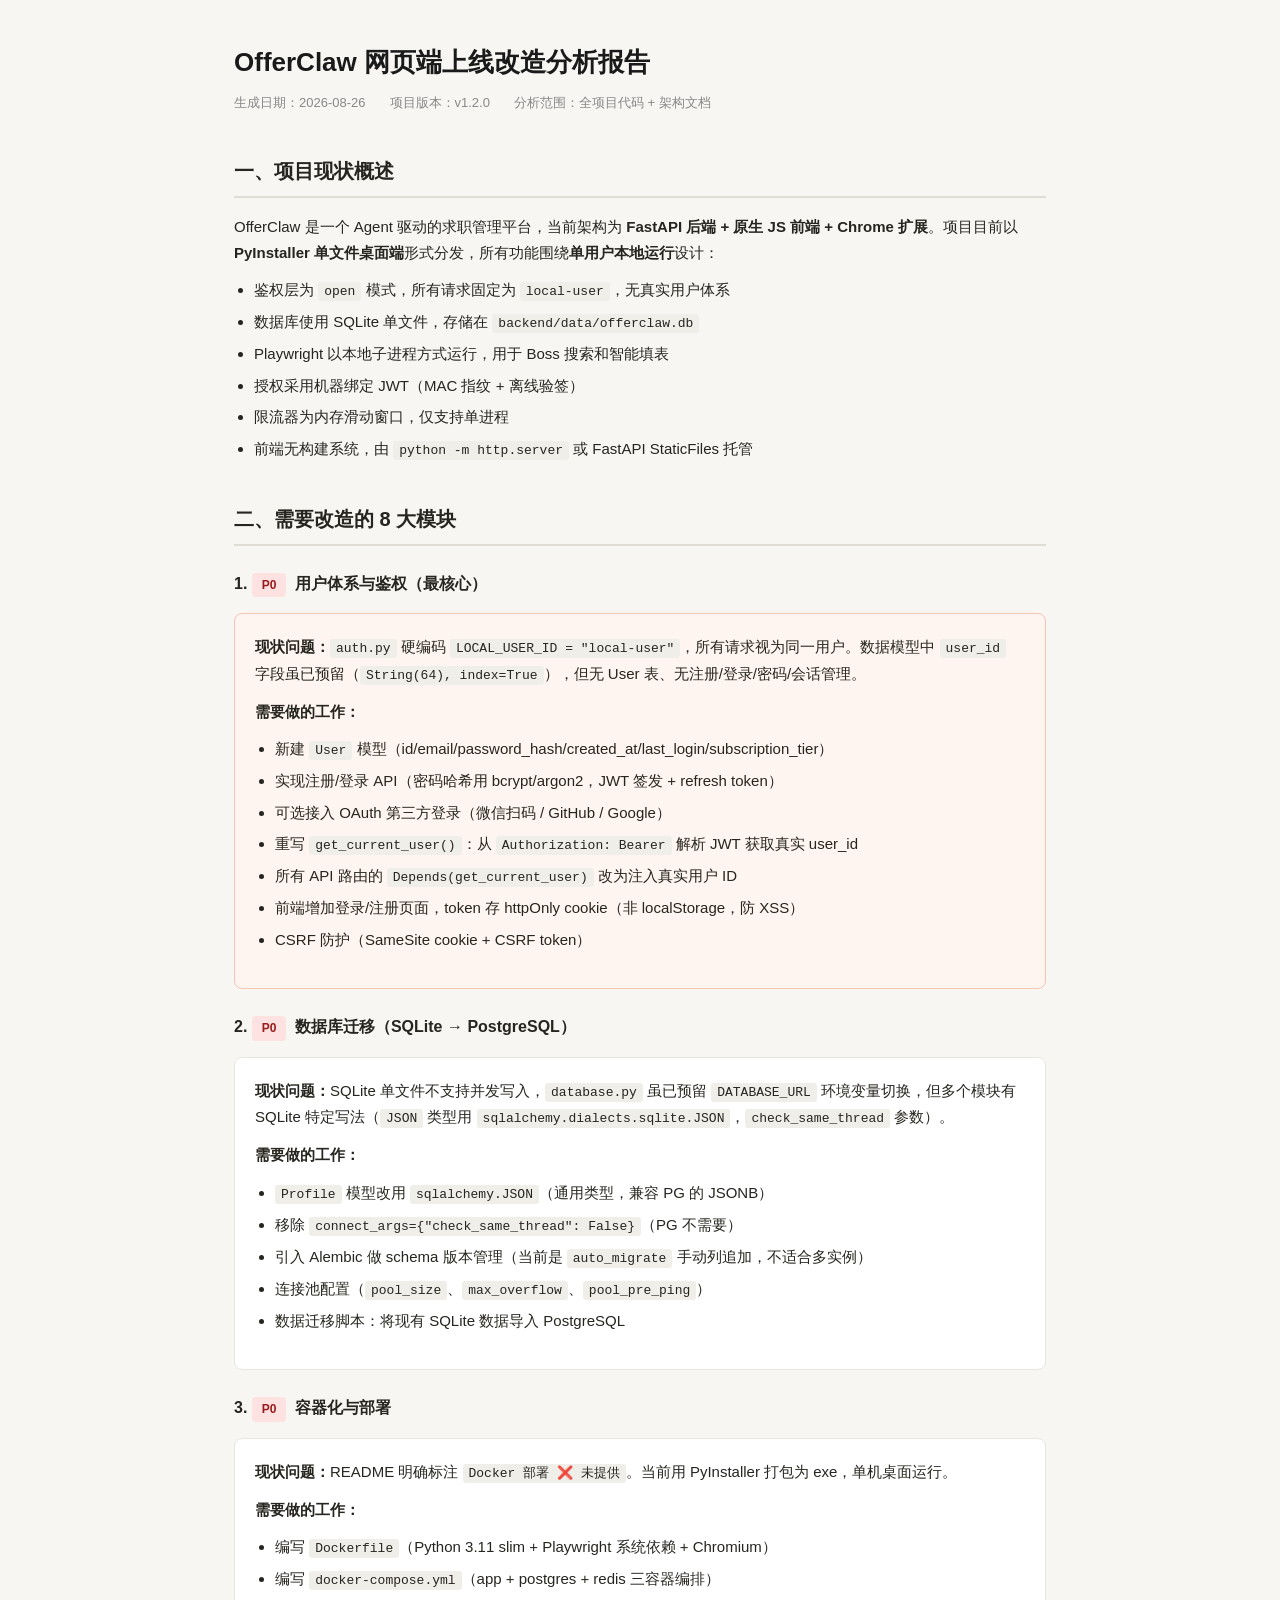
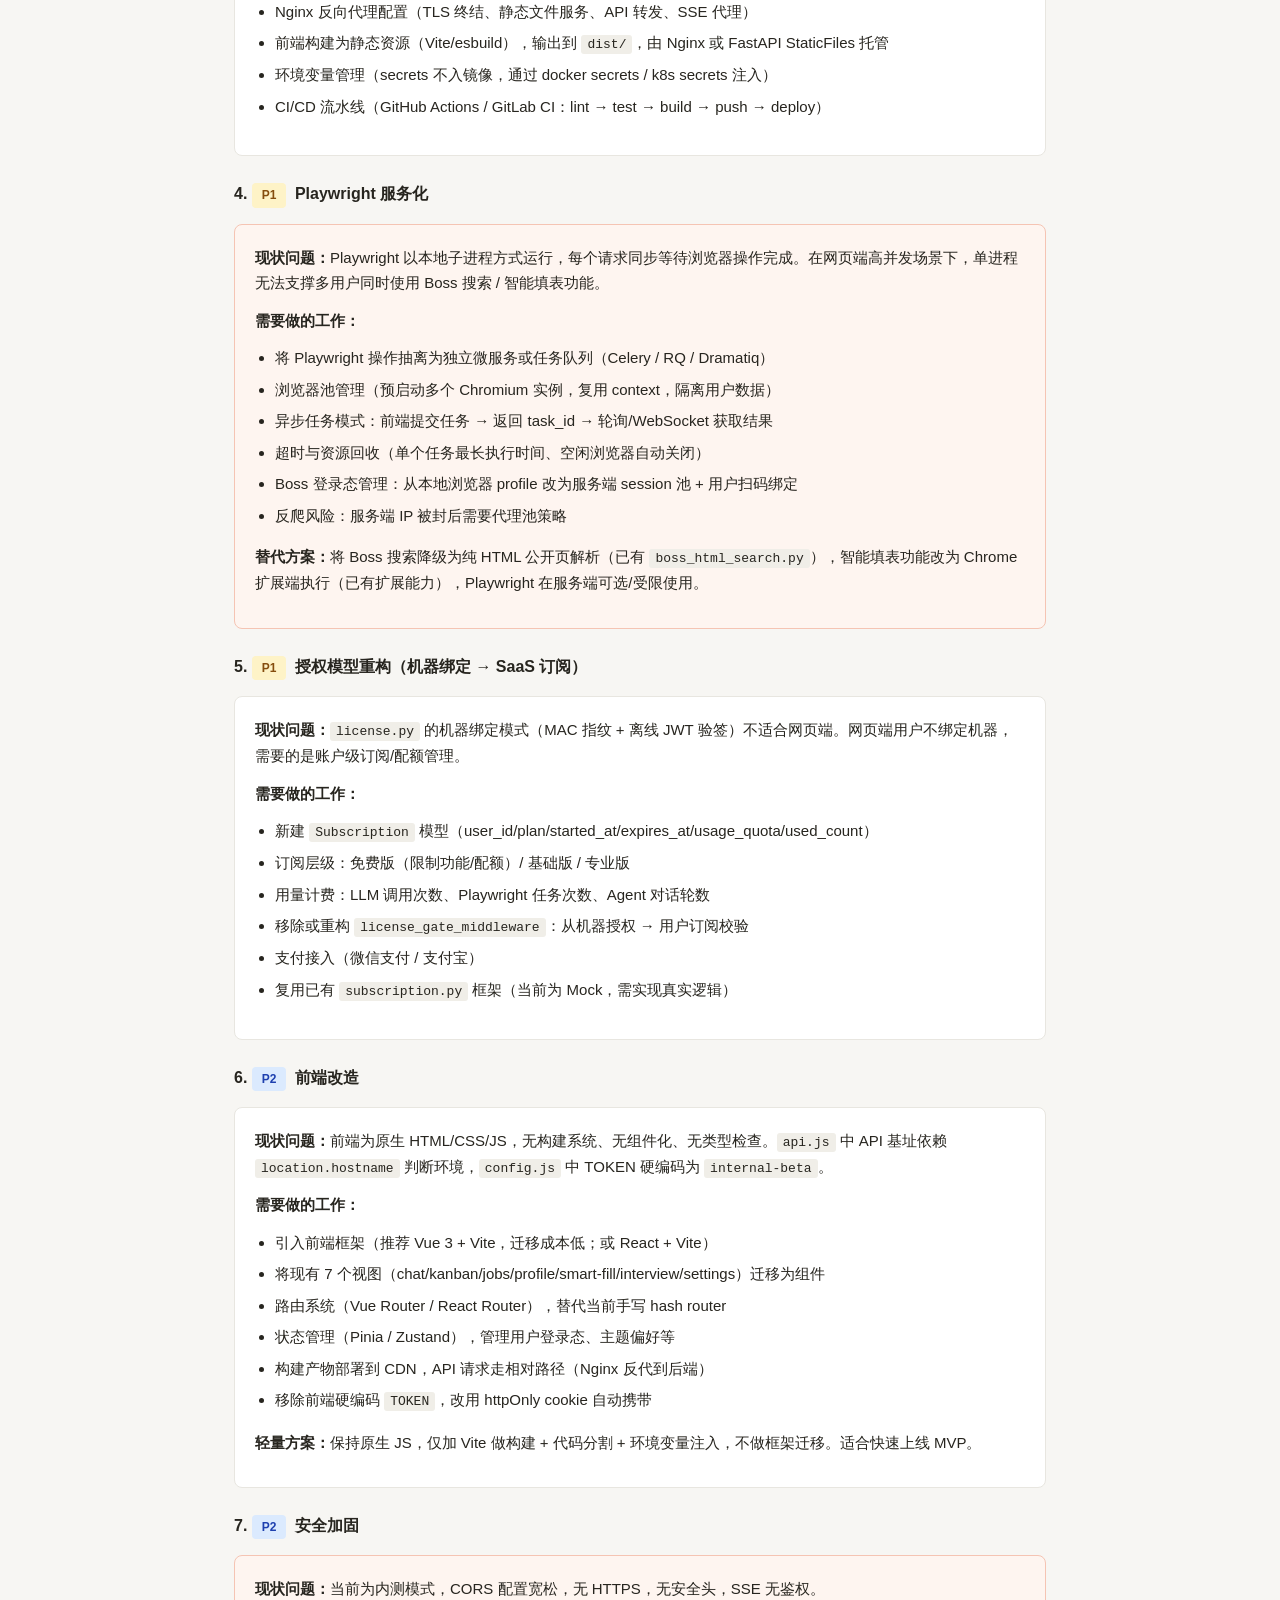
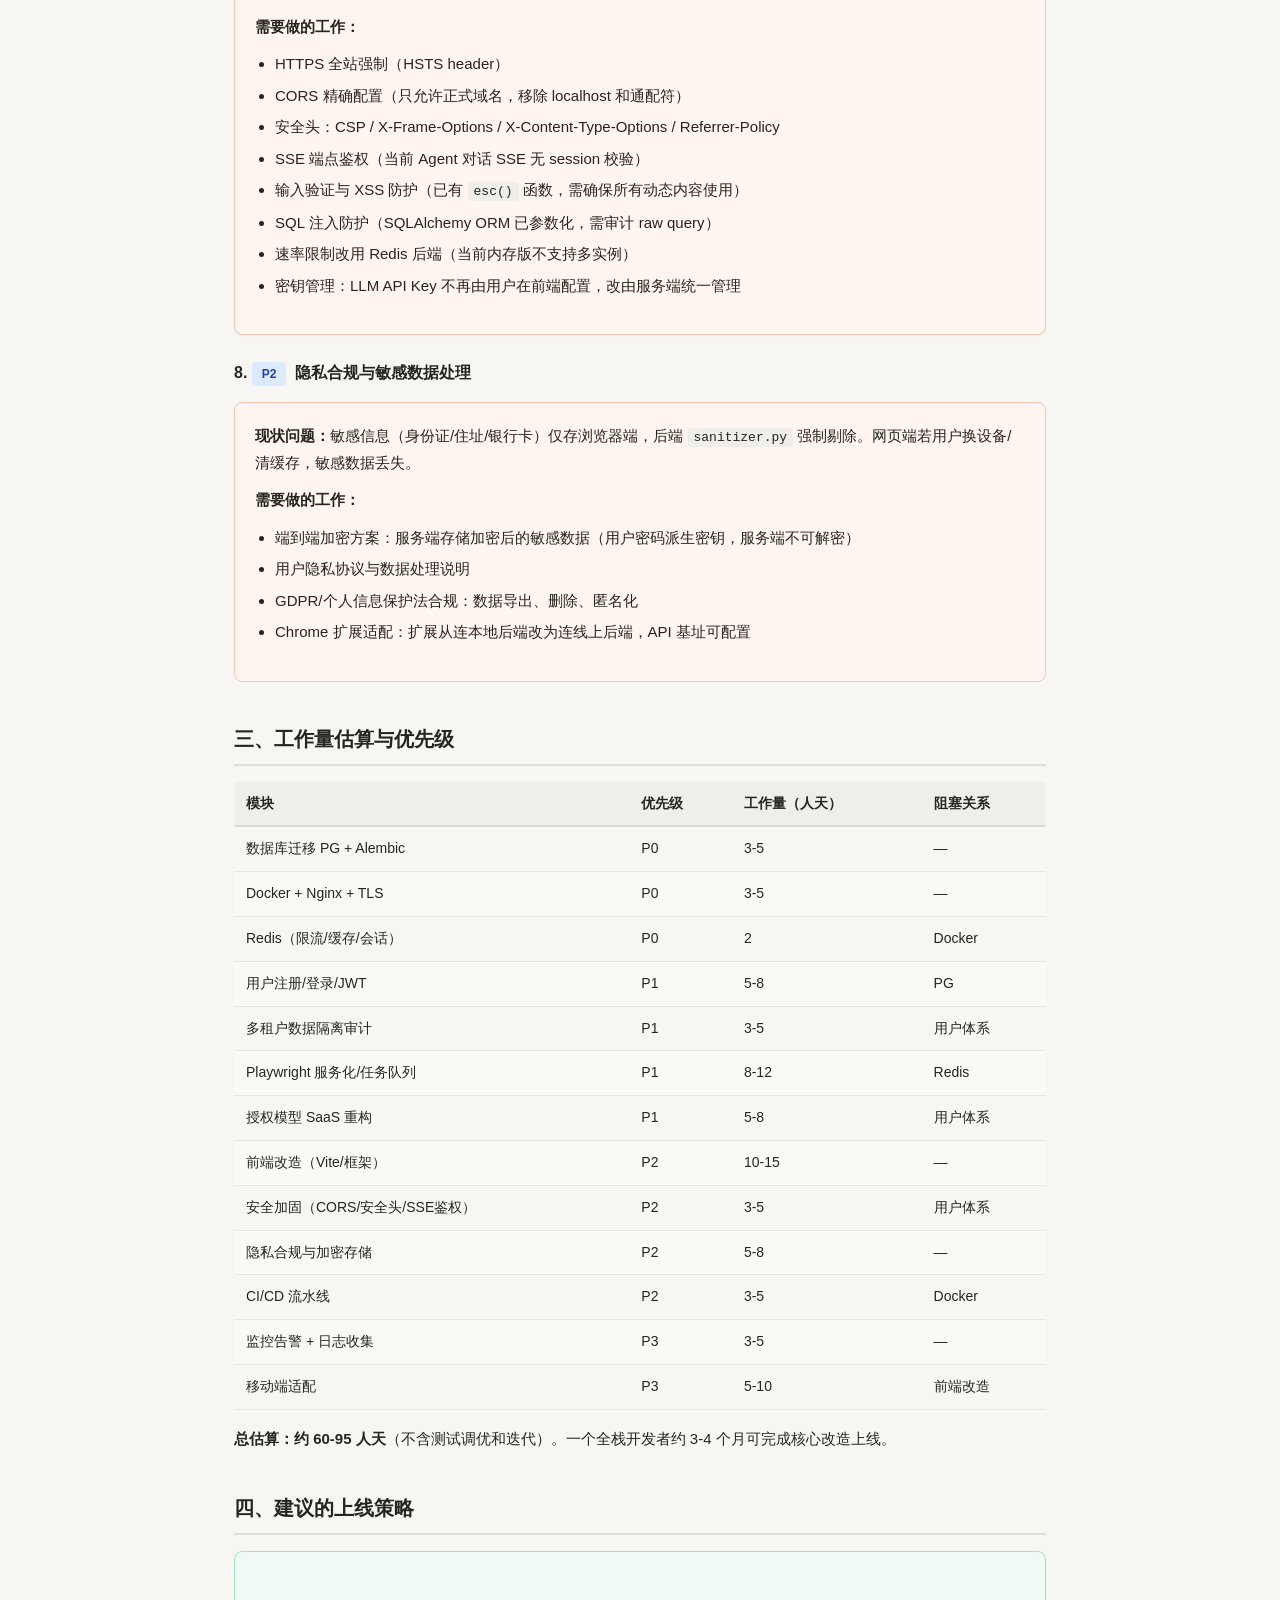
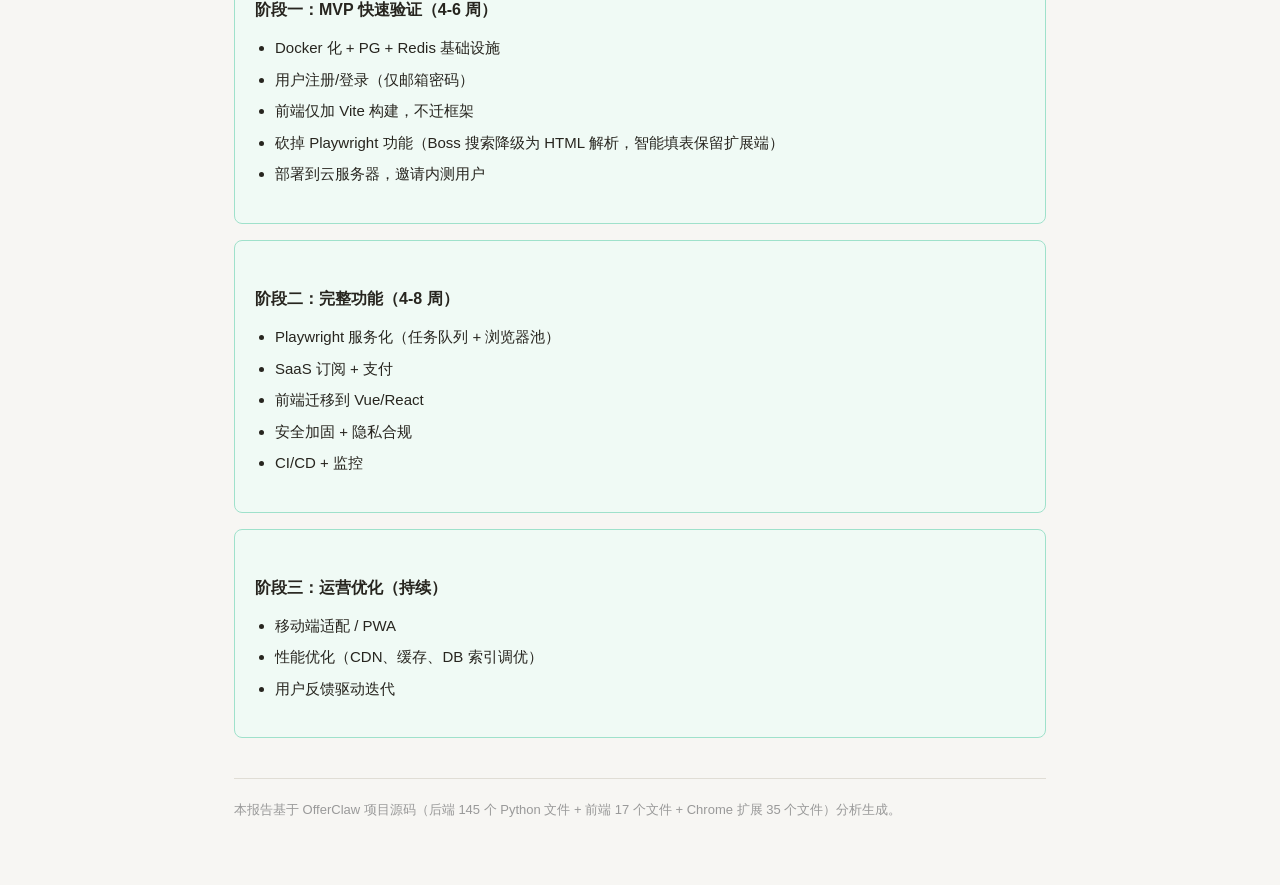
==== docs/web-deployment-analysis.html @ ad43f81f "docs: 重写 README 突出快速部署，新增网页化上线分析报告" ====
<!DOCTYPE html>
<html lang="zh-CN">
<head>
<meta charset="UTF-8">
<meta name="viewport" content="width=device-width, initial-scale=1.0">
<title>OfferClaw 网页端上线改造分析报告</title>
<style>
  * { margin: 0; padding: 0; box-sizing: border-box; }
  body {
    font-family: -apple-system, "Segoe UI", "Microsoft YaHei", sans-serif;
    background: #f7f6f3;
    color: #27251f;
    line-height: 1.7;
    font-size: 15px;
  }
  .container { max-width: 860px; margin: 0 auto; padding: 40px 24px 80px; }
  h1 { font-size: 26px; font-weight: 600; margin-bottom: 8px; color: #1a1a1a; }
  .subtitle { color: #666; font-size: 14px; margin-bottom: 32px; }
  h2 { font-size: 20px; font-weight: 600; margin: 40px 0 16px; padding-bottom: 8px; border-bottom: 2px solid #e0ddd5; }
  h3 { font-size: 16px; font-weight: 600; margin: 24px 0 12px; }
  p { margin-bottom: 12px; }
  .meta { display: flex; gap: 24px; margin-bottom: 24px; font-size: 13px; color: #888; }
  .meta span { display: flex; align-items: center; gap: 6px; }
  .badge { display: inline-block; padding: 2px 10px; border-radius: 4px; font-size: 12px; font-weight: 600; margin-right: 4px; }
  .p0 { background: #fee2e2; color: #991b1b; }
  .p1 { background: #fef3c7; color: #854d0e; }
  .p2 { background: #dbeafe; color: #1e40af; }
  .p3 { background: #d1fae5; color: #065f46; }
  table { width: 100%; border-collapse: collapse; margin: 16px 0; font-size: 14px; }
  th { background: #f0eee8; padding: 10px 12px; text-align: left; font-weight: 600; border-bottom: 2px solid #ddd9d0; }
  td { padding: 10px 12px; border-bottom: 1px solid #e8e6e0; vertical-align: top; }
  tr:nth-child(even) td { background: #faf9f6; }
  .card { background: #fff; border: 1px solid #e8e6e0; border-radius: 8px; padding: 20px; margin: 16px 0; }
  .card.warn { border-color: #f5c4b3; background: #fef5f0; }
  .card.tip { border-color: #9fe1cb; background: #f0faf5; }
  ul, ol { margin: 8px 0 16px 20px; }
  li { margin-bottom: 6px; }
  code { background: #f0eee8; padding: 2px 6px; border-radius: 3px; font-size: 13px; font-family: "Cascadia Code", "Fira Code", monospace; }
  .footer { margin-top: 40px; padding-top: 20px; border-top: 1px solid #e0ddd5; font-size: 13px; color: #999; }
</style>
</head>
<body>
<div class="container">
  <h1>OfferClaw 网页端上线改造分析报告</h1>
  <div class="meta">
    <span>生成日期：2026-08-26</span>
    <span>项目版本：v1.2.0</span>
    <span>分析范围：全项目代码 + 架构文档</span>
  </div>

  <h2>一、项目现状概述</h2>
  <p>OfferClaw 是一个 Agent 驱动的求职管理平台，当前架构为 <strong>FastAPI 后端 + 原生 JS 前端 + Chrome 扩展</strong>。项目目前以 <strong>PyInstaller 单文件桌面端</strong>形式分发，所有功能围绕<strong>单用户本地运行</strong>设计：</p>
  <ul>
    <li>鉴权层为 <code>open</code> 模式，所有请求固定为 <code>local-user</code>，无真实用户体系</li>
    <li>数据库使用 SQLite 单文件，存储在 <code>backend/data/offerclaw.db</code></li>
    <li>Playwright 以本地子进程方式运行，用于 Boss 搜索和智能填表</li>
    <li>授权采用机器绑定 JWT（MAC 指纹 + 离线验签）</li>
    <li>限流器为内存滑动窗口，仅支持单进程</li>
    <li>前端无构建系统，由 <code>python -m http.server</code> 或 FastAPI StaticFiles 托管</li>
  </ul>

  <h2>二、需要改造的 8 大模块</h2>

  <h3>1. <span class="badge p0">P0</span> 用户体系与鉴权（最核心）</h3>
  <div class="card warn">
    <p><strong>现状问题：</strong><code>auth.py</code> 硬编码 <code>LOCAL_USER_ID = "local-user"</code>，所有请求视为同一用户。数据模型中 <code>user_id</code> 字段虽已预留（<code>String(64), index=True</code>），但无 User 表、无注册/登录/密码/会话管理。</p>
    <p><strong>需要做的工作：</strong></p>
    <ul>
      <li>新建 <code>User</code> 模型（id/email/password_hash/created_at/last_login/subscription_tier）</li>
      <li>实现注册/登录 API（密码哈希用 bcrypt/argon2，JWT 签发 + refresh token）</li>
      <li>可选接入 OAuth 第三方登录（微信扫码 / GitHub / Google）</li>
      <li>重写 <code>get_current_user()</code>：从 <code>Authorization: Bearer</code> 解析 JWT 获取真实 user_id</li>
      <li>所有 API 路由的 <code>Depends(get_current_user)</code> 改为注入真实用户 ID</li>
      <li>前端增加登录/注册页面，token 存 httpOnly cookie（非 localStorage，防 XSS）</li>
      <li>CSRF 防护（SameSite cookie + CSRF token）</li>
    </ul>
  </div>

  <h3>2. <span class="badge p0">P0</span> 数据库迁移（SQLite → PostgreSQL）</h3>
  <div class="card">
    <p><strong>现状问题：</strong>SQLite 单文件不支持并发写入，<code>database.py</code> 虽已预留 <code>DATABASE_URL</code> 环境变量切换，但多个模块有 SQLite 特定写法（<code>JSON</code> 类型用 <code>sqlalchemy.dialects.sqlite.JSON</code>，<code>check_same_thread</code> 参数）。</p>
    <p><strong>需要做的工作：</strong></p>
    <ul>
      <li><code>Profile</code> 模型改用 <code>sqlalchemy.JSON</code>（通用类型，兼容 PG 的 JSONB）</li>
      <li>移除 <code>connect_args={"check_same_thread": False}</code>（PG 不需要）</li>
      <li>引入 Alembic 做 schema 版本管理（当前是 <code>auto_migrate</code> 手动列追加，不适合多实例）</li>
      <li>连接池配置（<code>pool_size</code>、<code>max_overflow</code>、<code>pool_pre_ping</code>）</li>
      <li>数据迁移脚本：将现有 SQLite 数据导入 PostgreSQL</li>
    </ul>
  </div>

  <h3>3. <span class="badge p0">P0</span> 容器化与部署</h3>
  <div class="card">
    <p><strong>现状问题：</strong>README 明确标注 <code>Docker 部署 ❌ 未提供</code>。当前用 PyInstaller 打包为 exe，单机桌面运行。</p>
    <p><strong>需要做的工作：</strong></p>
    <ul>
      <li>编写 <code>Dockerfile</code>（Python 3.11 slim + Playwright 系统依赖 + Chromium）</li>
      <li>编写 <code>docker-compose.yml</code>（app + postgres + redis 三容器编排）</li>
      <li>Nginx 反向代理配置（TLS 终结、静态文件服务、API 转发、SSE 代理）</li>
      <li>前端构建为静态资源（Vite/esbuild），输出到 <code>dist/</code>，由 Nginx 或 FastAPI StaticFiles 托管</li>
      <li>环境变量管理（secrets 不入镜像，通过 docker secrets / k8s secrets 注入）</li>
      <li>CI/CD 流水线（GitHub Actions / GitLab CI：lint → test → build → push → deploy）</li>
    </ul>
  </div>

  <h3>4. <span class="badge p1">P1</span> Playwright 服务化</h3>
  <div class="card warn">
    <p><strong>现状问题：</strong>Playwright 以本地子进程方式运行，每个请求同步等待浏览器操作完成。在网页端高并发场景下，单进程无法支撑多用户同时使用 Boss 搜索 / 智能填表功能。</p>
    <p><strong>需要做的工作：</strong></p>
    <ul>
      <li>将 Playwright 操作抽离为独立微服务或任务队列（Celery / RQ / Dramatiq）</li>
      <li>浏览器池管理（预启动多个 Chromium 实例，复用 context，隔离用户数据）</li>
      <li>异步任务模式：前端提交任务 → 返回 task_id → 轮询/WebSocket 获取结果</li>
      <li>超时与资源回收（单个任务最长执行时间、空闲浏览器自动关闭）</li>
      <li>Boss 登录态管理：从本地浏览器 profile 改为服务端 session 池 + 用户扫码绑定</li>
      <li>反爬风险：服务端 IP 被封后需要代理池策略</li>
    </ul>
    <p><strong>替代方案：</strong>将 Boss 搜索降级为纯 HTML 公开页解析（已有 <code>boss_html_search.py</code>），智能填表功能改为 Chrome 扩展端执行（已有扩展能力），Playwright 在服务端可选/受限使用。</p>
  </div>

  <h3>5. <span class="badge p1">P1</span> 授权模型重构（机器绑定 → SaaS 订阅）</h3>
  <div class="card">
    <p><strong>现状问题：</strong><code>license.py</code> 的机器绑定模式（MAC 指纹 + 离线 JWT 验签）不适合网页端。网页端用户不绑定机器，需要的是账户级订阅/配额管理。</p>
    <p><strong>需要做的工作：</strong></p>
    <ul>
      <li>新建 <code>Subscription</code> 模型（user_id/plan/started_at/expires_at/usage_quota/used_count）</li>
      <li>订阅层级：免费版（限制功能/配额）/ 基础版 / 专业版</li>
      <li>用量计费：LLM 调用次数、Playwright 任务次数、Agent 对话轮数</li>
      <li>移除或重构 <code>license_gate_middleware</code>：从机器授权 → 用户订阅校验</li>
      <li>支付接入（微信支付 / 支付宝）</li>
      <li>复用已有 <code>subscription.py</code> 框架（当前为 Mock，需实现真实逻辑）</li>
    </ul>
  </div>

  <h3>6. <span class="badge p2">P2</span> 前端改造</h3>
  <div class="card">
    <p><strong>现状问题：</strong>前端为原生 HTML/CSS/JS，无构建系统、无组件化、无类型检查。<code>api.js</code> 中 API 基址依赖 <code>location.hostname</code> 判断环境，<code>config.js</code> 中 TOKEN 硬编码为 <code>internal-beta</code>。</p>
    <p><strong>需要做的工作：</strong></p>
    <ul>
      <li>引入前端框架（推荐 Vue 3 + Vite，迁移成本低；或 React + Vite）</li>
      <li>将现有 7 个视图（chat/kanban/jobs/profile/smart-fill/interview/settings）迁移为组件</li>
      <li>路由系统（Vue Router / React Router），替代当前手写 hash router</li>
      <li>状态管理（Pinia / Zustand），管理用户登录态、主题偏好等</li>
      <li>构建产物部署到 CDN，API 请求走相对路径（Nginx 反代到后端）</li>
      <li>移除前端硬编码 <code>TOKEN</code>，改用 httpOnly cookie 自动携带</li>
    </ul>
    <p><strong>轻量方案：</strong>保持原生 JS，仅加 Vite 做构建 + 代码分割 + 环境变量注入，不做框架迁移。适合快速上线 MVP。</p>
  </div>

  <h3>7. <span class="badge p2">P2</span> 安全加固</h3>
  <div class="card warn">
    <p><strong>现状问题：</strong>当前为内测模式，CORS 配置宽松，无 HTTPS，无安全头，SSE 无鉴权。</p>
    <p><strong>需要做的工作：</strong></p>
    <ul>
      <li>HTTPS 全站强制（HSTS header）</li>
      <li>CORS 精确配置（只允许正式域名，移除 localhost 和通配符）</li>
      <li>安全头：CSP / X-Frame-Options / X-Content-Type-Options / Referrer-Policy</li>
      <li>SSE 端点鉴权（当前 Agent 对话 SSE 无 session 校验）</li>
      <li>输入验证与 XSS 防护（已有 <code>esc()</code> 函数，需确保所有动态内容使用）</li>
      <li>SQL 注入防护（SQLAlchemy ORM 已参数化，需审计 raw query）</li>
      <li>速率限制改用 Redis 后端（当前内存版不支持多实例）</li>
      <li>密钥管理：LLM API Key 不再由用户在前端配置，改由服务端统一管理</li>
    </ul>
  </div>

  <h3>8. <span class="badge p2">P2</span> 隐私合规与敏感数据处理</h3>
  <div class="card warn">
    <p><strong>现状问题：</strong>敏感信息（身份证/住址/银行卡）仅存浏览器端，后端 <code>sanitizer.py</code> 强制剔除。网页端若用户换设备/清缓存，敏感数据丢失。</p>
    <p><strong>需要做的工作：</strong></p>
    <ul>
      <li>端到端加密方案：服务端存储加密后的敏感数据（用户密码派生密钥，服务端不可解密）</li>
      <li>用户隐私协议与数据处理说明</li>
      <li>GDPR/个人信息保护法合规：数据导出、删除、匿名化</li>
      <li>Chrome 扩展适配：扩展从连本地后端改为连线上后端，API 基址可配置</li>
    </ul>
  </div>

  <h2>三、工作量估算与优先级</h2>
  <table>
    <thead>
      <tr>
        <th>模块</th><th>优先级</th><th>工作量（人天）</th><th>阻塞关系</th>
      </tr>
    </thead>
    <tbody>
      <tr><td>数据库迁移 PG + Alembic</td><td>P0</td><td>3-5</td><td>—</td></tr>
      <tr><td>Docker + Nginx + TLS</td><td>P0</td><td>3-5</td><td>—</td></tr>
      <tr><td>Redis（限流/缓存/会话）</td><td>P0</td><td>2</td><td>Docker</td></tr>
      <tr><td>用户注册/登录/JWT</td><td>P1</td><td>5-8</td><td>PG</td></tr>
      <tr><td>多租户数据隔离审计</td><td>P1</td><td>3-5</td><td>用户体系</td></tr>
      <tr><td>Playwright 服务化/任务队列</td><td>P1</td><td>8-12</td><td>Redis</td></tr>
      <tr><td>授权模型 SaaS 重构</td><td>P1</td><td>5-8</td><td>用户体系</td></tr>
      <tr><td>前端改造（Vite/框架）</td><td>P2</td><td>10-15</td><td>—</td></tr>
      <tr><td>安全加固（CORS/安全头/SSE鉴权）</td><td>P2</td><td>3-5</td><td>用户体系</td></tr>
      <tr><td>隐私合规与加密存储</td><td>P2</td><td>5-8</td><td>—</td></tr>
      <tr><td>CI/CD 流水线</td><td>P2</td><td>3-5</td><td>Docker</td></tr>
      <tr><td>监控告警 + 日志收集</td><td>P3</td><td>3-5</td><td>—</td></tr>
      <tr><td>移动端适配</td><td>P3</td><td>5-10</td><td>前端改造</td></tr>
    </tbody>
  </table>
  <p><strong>总估算：约 60-95 人天</strong>（不含测试调优和迭代）。一个全栈开发者约 3-4 个月可完成核心改造上线。</p>

  <h2>四、建议的上线策略</h2>
  <div class="card tip">
    <h3>阶段一：MVP 快速验证（4-6 周）</h3>
    <ul>
      <li>Docker 化 + PG + Redis 基础设施</li>
      <li>用户注册/登录（仅邮箱密码）</li>
      <li>前端仅加 Vite 构建，不迁框架</li>
      <li>砍掉 Playwright 功能（Boss 搜索降级为 HTML 解析，智能填表保留扩展端）</li>
      <li>部署到云服务器，邀请内测用户</li>
    </ul>
  </div>
  <div class="card tip">
    <h3>阶段二：完整功能（4-8 周）</h3>
    <ul>
      <li>Playwright 服务化（任务队列 + 浏览器池）</li>
      <li>SaaS 订阅 + 支付</li>
      <li>前端迁移到 Vue/React</li>
      <li>安全加固 + 隐私合规</li>
      <li>CI/CD + 监控</li>
    </ul>
  </div>
  <div class="card tip">
    <h3>阶段三：运营优化（持续）</h3>
    <ul>
      <li>移动端适配 / PWA</li>
      <li>性能优化（CDN、缓存、DB 索引调优）</li>
      <li>用户反馈驱动迭代</li>
    </ul>
  </div>

  <div class="footer">
    本报告基于 OfferClaw 项目源码（后端 145 个 Python 文件 + 前端 17 个文件 + Chrome 扩展 35 个文件）分析生成。
  </div>
</div>
</body>
</html>
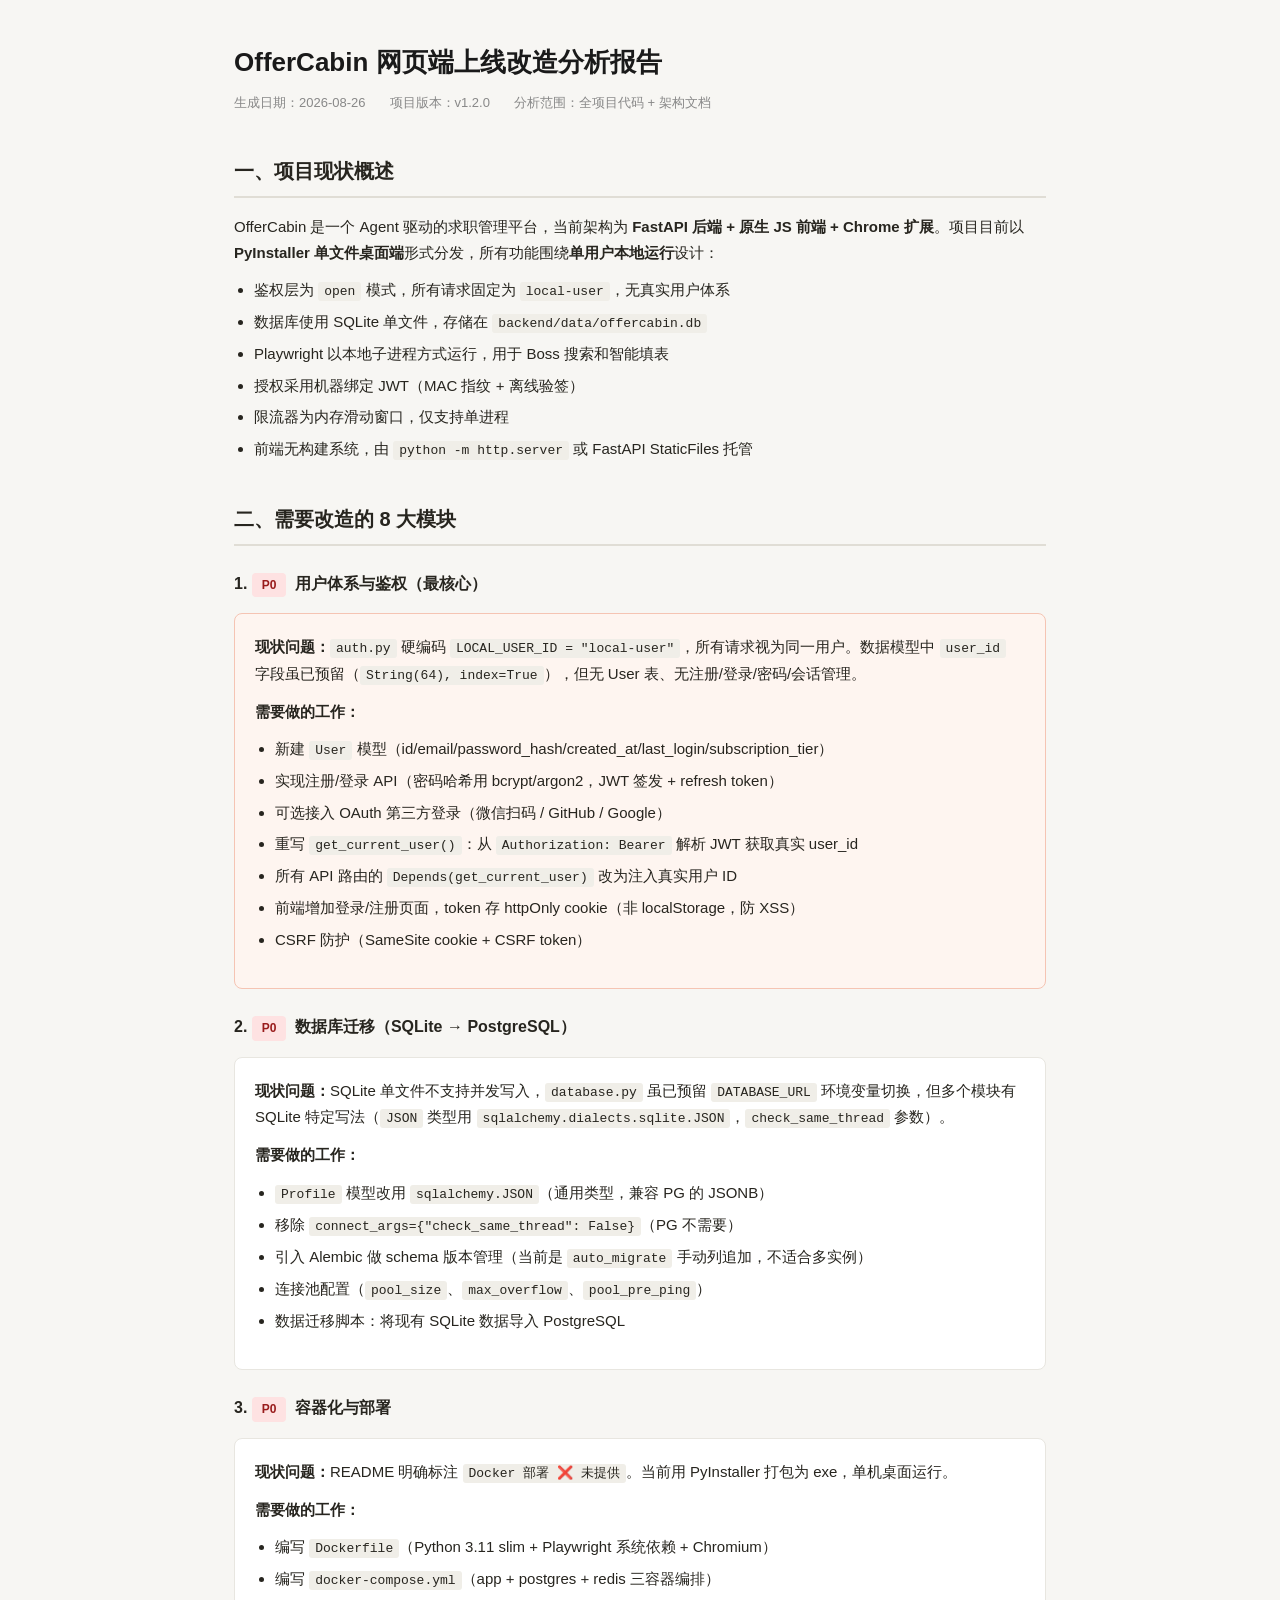
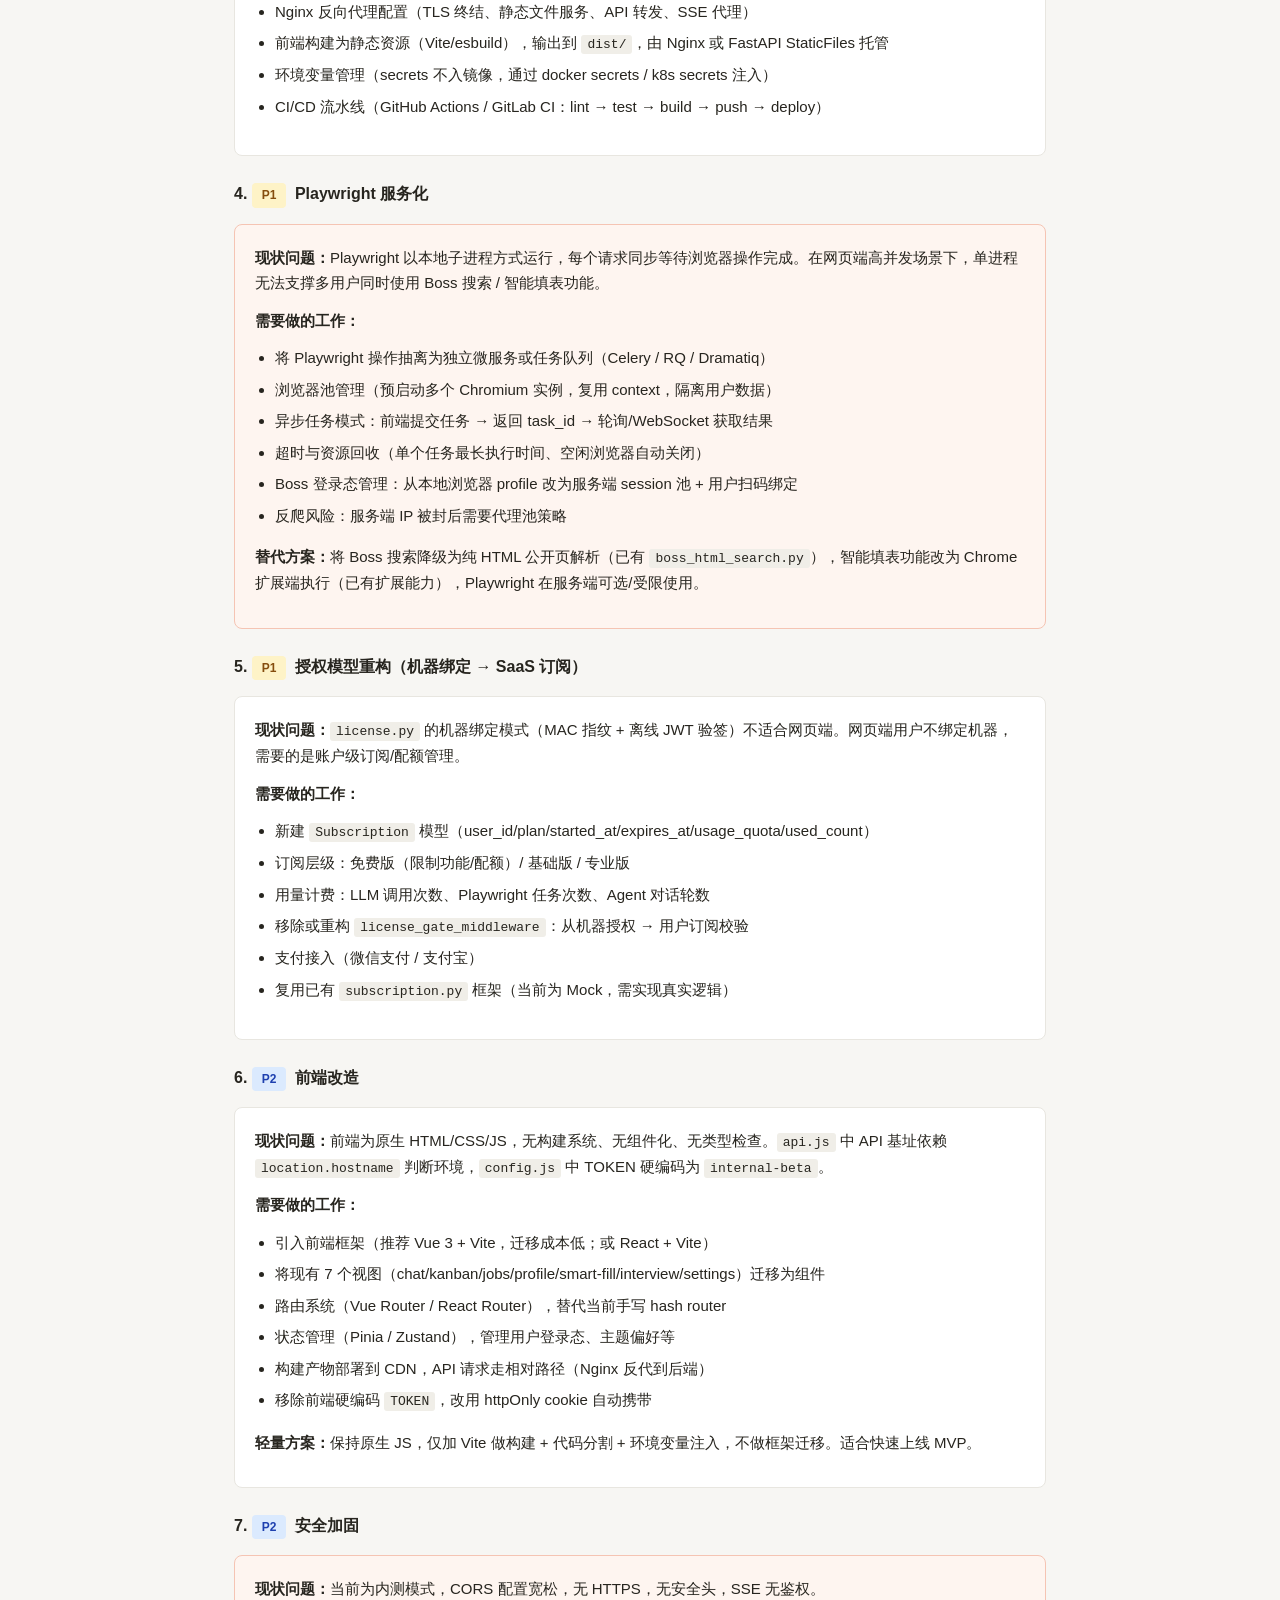
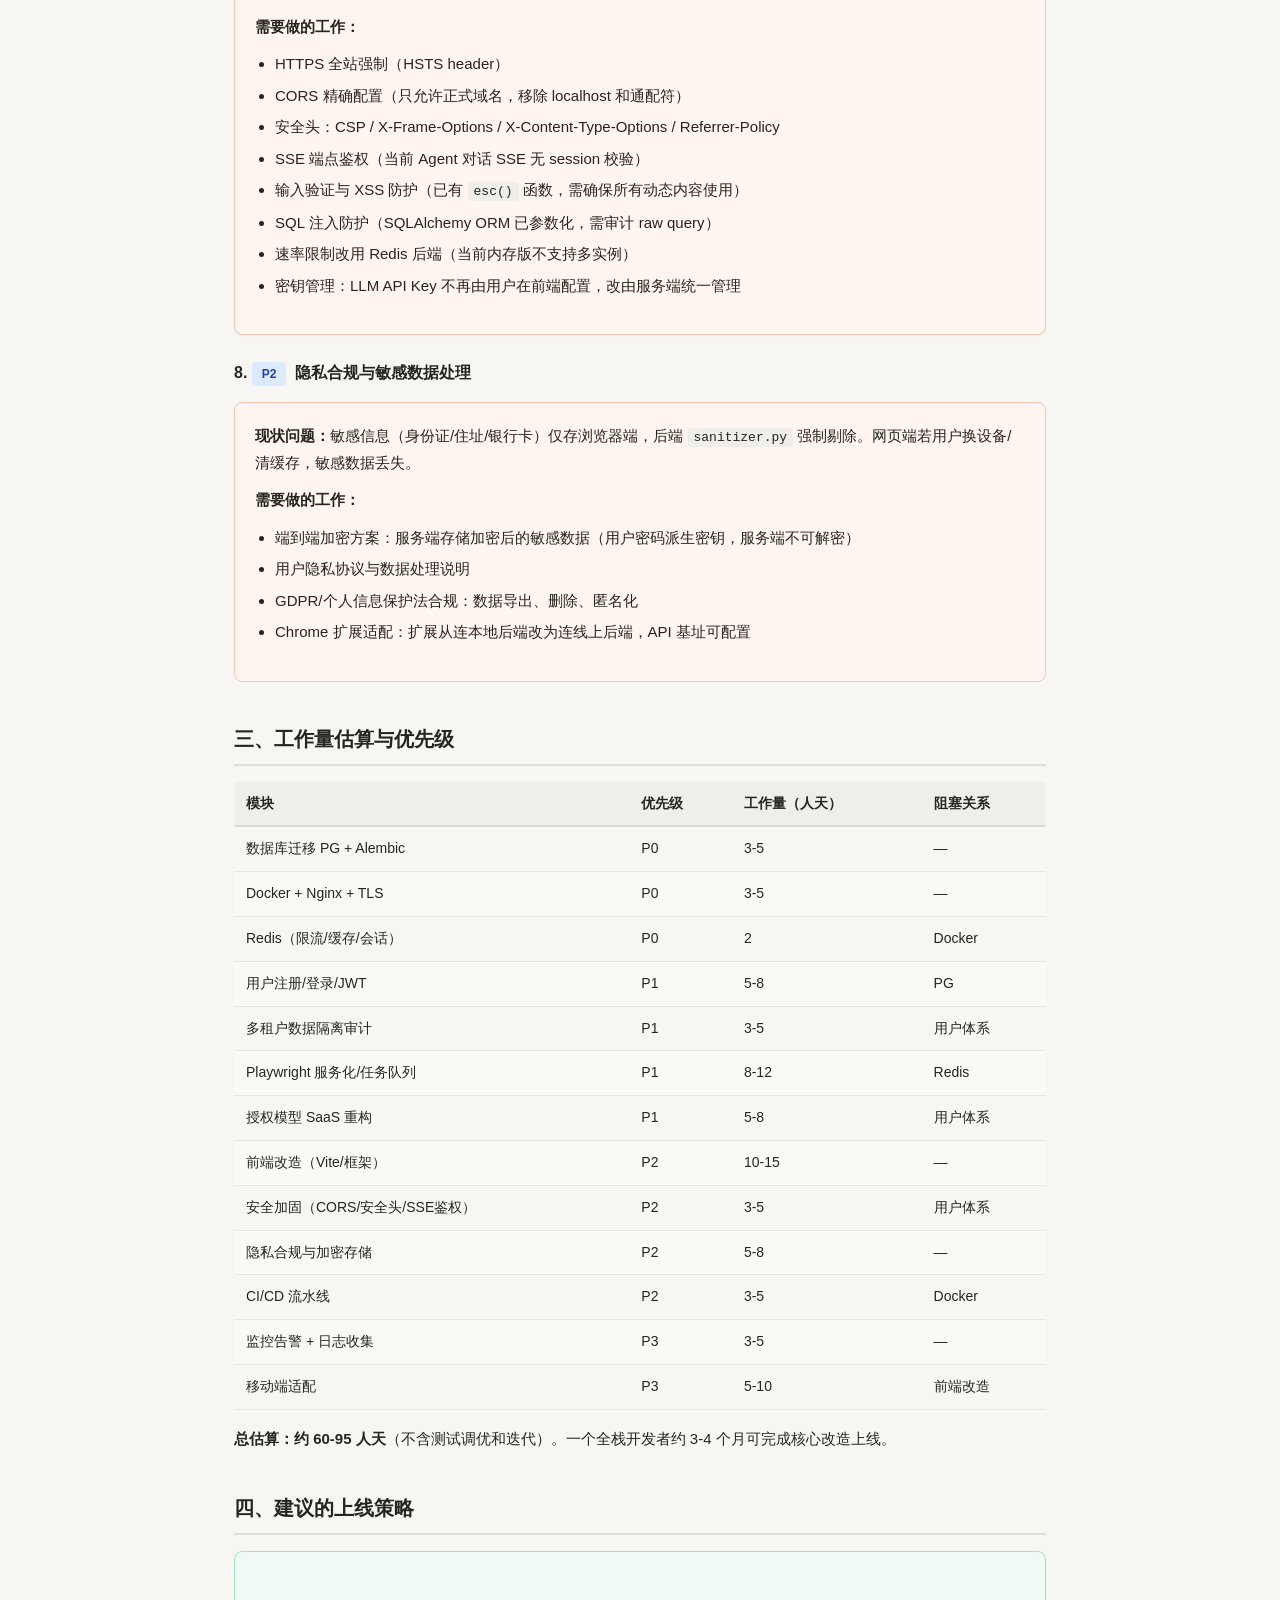
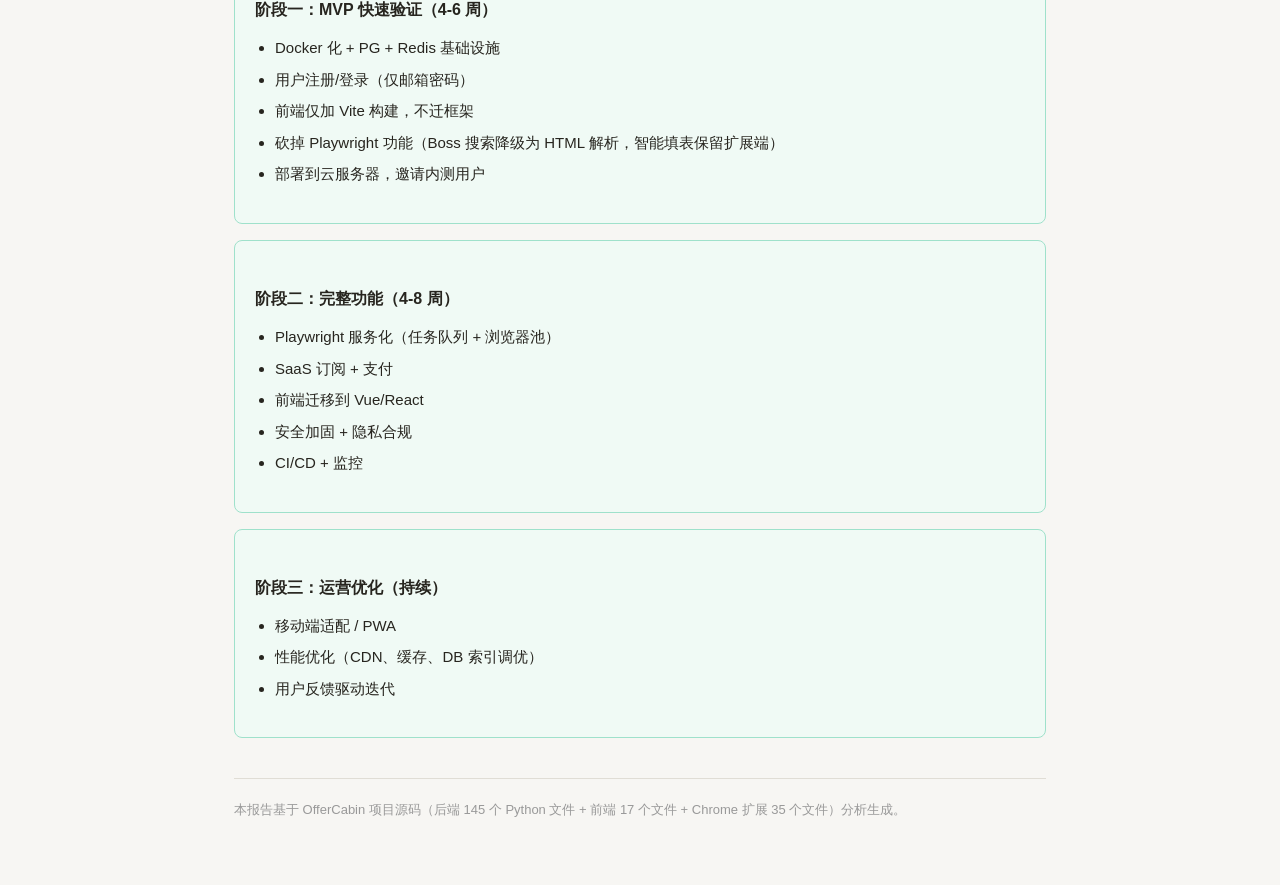
==== commit eee72e1e: "chore: 清理冗余产物/脚本并纳入 admin/memory/mcp 新模块 - 删除构建产物 dist/、第三方参考库 AI-Resume-Form-Filling-Assistant-mast" ====
--- a/docs/web-deployment-analysis.html
+++ b/docs/web-deployment-analysis.html
@@ -3,7 +3,7 @@
 <head>
 <meta charset="UTF-8">
 <meta name="viewport" content="width=device-width, initial-scale=1.0">
-<title>OfferClaw 网页端上线改造分析报告</title>
+<title>OfferCabin 网页端上线改造分析报告</title>
 <style>
   * { margin: 0; padding: 0; box-sizing: border-box; }
   body {
@@ -41,7 +41,7 @@
 </head>
 <body>
 <div class="container">
-  <h1>OfferClaw 网页端上线改造分析报告</h1>
+  <h1>OfferCabin 网页端上线改造分析报告</h1>
   <div class="meta">
     <span>生成日期：2026-08-26</span>
     <span>项目版本：v1.2.0</span>
@@ -49,10 +49,10 @@
   </div>
 
   <h2>一、项目现状概述</h2>
-  <p>OfferClaw 是一个 Agent 驱动的求职管理平台，当前架构为 <strong>FastAPI 后端 + 原生 JS 前端 + Chrome 扩展</strong>。项目目前以 <strong>PyInstaller 单文件桌面端</strong>形式分发，所有功能围绕<strong>单用户本地运行</strong>设计：</p>
+  <p>OfferCabin 是一个 Agent 驱动的求职管理平台，当前架构为 <strong>FastAPI 后端 + 原生 JS 前端 + Chrome 扩展</strong>。项目目前以 <strong>PyInstaller 单文件桌面端</strong>形式分发，所有功能围绕<strong>单用户本地运行</strong>设计：</p>
   <ul>
     <li>鉴权层为 <code>open</code> 模式，所有请求固定为 <code>local-user</code>，无真实用户体系</li>
-    <li>数据库使用 SQLite 单文件，存储在 <code>backend/data/offerclaw.db</code></li>
+    <li>数据库使用 SQLite 单文件，存储在 <code>backend/data/offercabin.db</code></li>
     <li>Playwright 以本地子进程方式运行，用于 Boss 搜索和智能填表</li>
     <li>授权采用机器绑定 JWT（MAC 指纹 + 离线验签）</li>
     <li>限流器为内存滑动窗口，仅支持单进程</li>
@@ -231,7 +231,7 @@
   </div>
 
   <div class="footer">
-    本报告基于 OfferClaw 项目源码（后端 145 个 Python 文件 + 前端 17 个文件 + Chrome 扩展 35 个文件）分析生成。
+    本报告基于 OfferCabin 项目源码（后端 145 个 Python 文件 + 前端 17 个文件 + Chrome 扩展 35 个文件）分析生成。
   </div>
 </div>
 </body>
